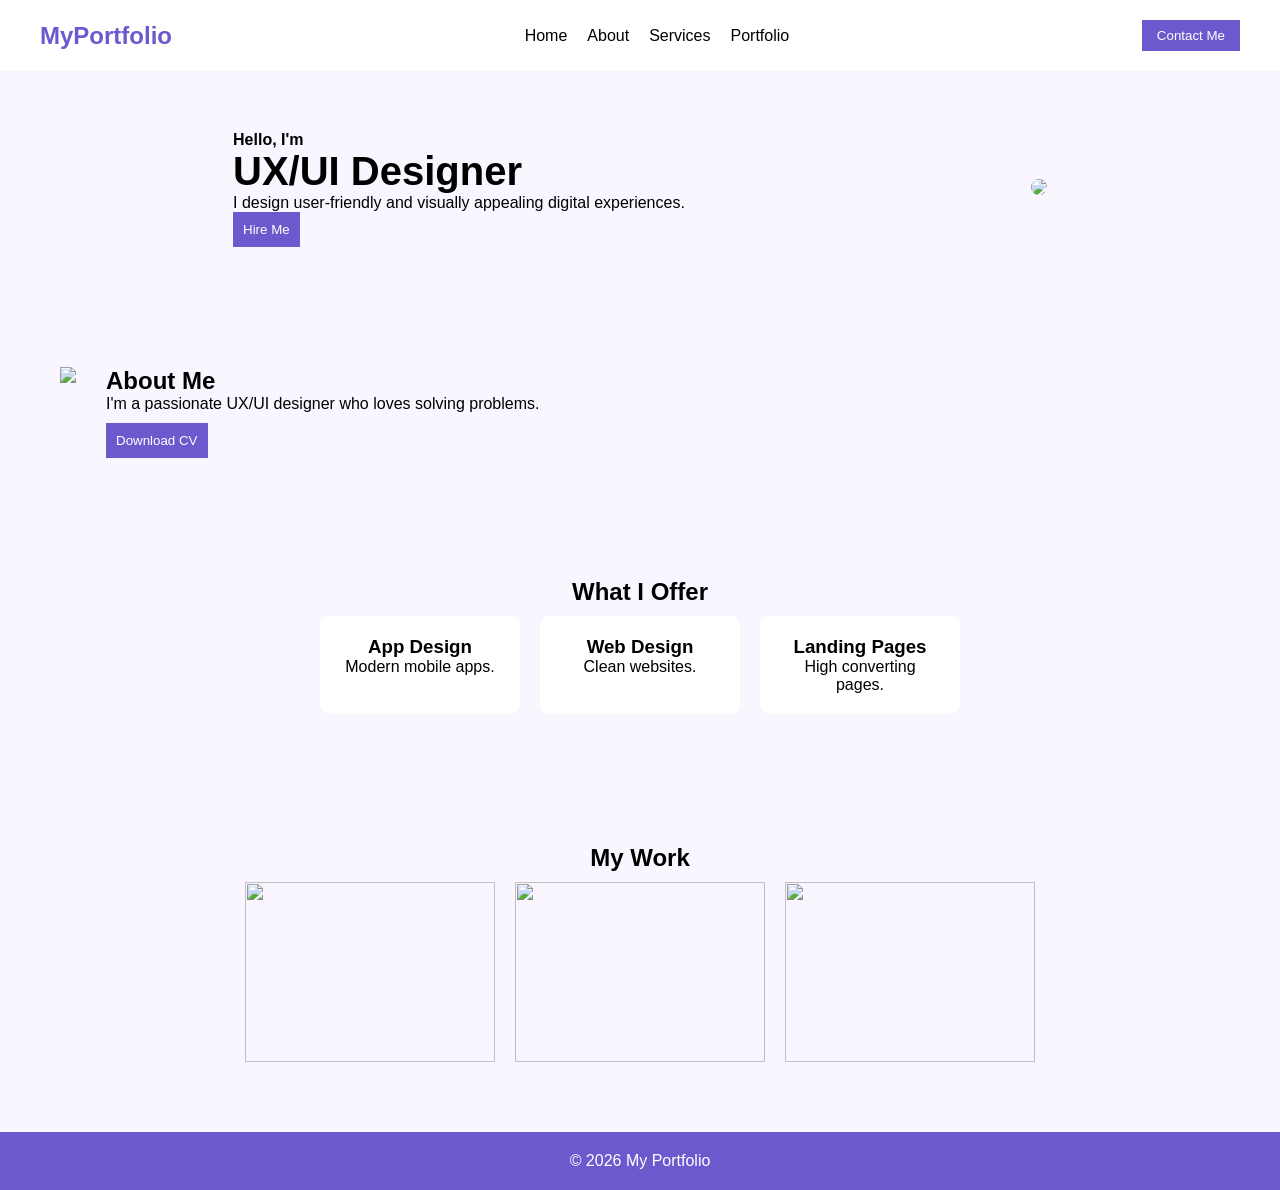
==== index.html @ 917a46a8 "Add files via upload" ====
<!DOCTYPE html>
<html lang="en">
<head>
    <meta charset="UTF-8">
    <meta name="viewport" content="width=device-width, initial-scale=1.0">
    <title>My Portfolio</title>

    <!-- CSS -->
    <link rel="stylesheet" href="style.css">
</head>

<body>

<!-- NAVBAR -->
<header>
    <nav class="navbar">
        <h2 class="logo">MyPortfolio</h2>

        <div class="menu-toggle">☰</div>

        <ul class="nav-links">
            <li><a href="#home">Home</a></li>
            <li><a href="#about">About</a></li>
            <li><a href="#services">Services</a></li>
            <li><a href="#portfolio">Portfolio</a></li>
        </ul>

        <button class="contact-btn">Contact Me</button>
    </nav>
</header>

<!-- HERO -->
<section id="home" class="hero fade-in">
    <div class="hero-text">
        <h4>Hello, I'm</h4>
        <h1>UX/UI Designer</h1>
        <p>I design user-friendly and visually appealing digital experiences.</p>
        <button class="hire-btn">Hire Me</button>
    </div>

    <div class="hero-image">
        <img src="https://cdn.vectorstock.com/i/500p/59/33/ux-designer-portrait-vector-61685933.jpg">
    </div>
</section>

<!-- ABOUT -->
<section id="about" class="about fade-in">
    <div class="about-image">
        <img src="https://qarea.com/wp-content/uploads/2021/07/001-Designer-_Two-Color.png">
    </div>

    <div class="about-text">
        <h2>About Me</h2>
        <p>I'm a passionate UX/UI designer who loves solving problems.</p>
        <button class="download-btn">Download CV</button>
    </div>
</section>

<!-- SERVICES -->
<section id="services" class="services fade-in">
    <h2>What I Offer</h2>

    <div class="service-box">
        <div class="card">
            <h3>App Design</h3>
            <p>Modern mobile apps.</p>
        </div>

        <div class="card">
            <h3>Web Design</h3>
            <p>Clean websites.</p>
        </div>

        <div class="card">
            <h3>Landing Pages</h3>
            <p>High converting pages.</p>
        </div>
    </div>
</section>

<!-- PORTFOLIO -->
<section id="portfolio" class="portfolio fade-in">
    <h2>My Work</h2>

    <div class="portfolio-items">
        <div class="item">
            <img src="https://cdn.dribbble.com/userupload/20221714/file/original-7e419aaf242b435d5de270a7bc7b44ee.png?format=webp&resize=400x300">
        </div>

        <div class="item">
            <img src="https://cdn.dribbble.com/userupload/29983618/file/original-998900994b7e47cbb6576a89ed7bf48f.jpg?format=webp&resize=400x300">
        </div>

        <div class="item">
            <img src="https://cdn.dribbble.com/userupload/8297383/file/original-b6d9f3b88353f6f839cc0040f9e54597.png?resize=400x0">
        </div>
    </div>
</section>

<!-- FOOTER -->
<footer>
    <p>© 2026 My Portfolio</p>
</footer>

<!-- JS -->
<script src="script.js"></script>

</body>
</html>
---- style.css ----
/* RESET */
* {
    margin: 0;
    padding: 0;
    box-sizing: border-box;
}

/* BODY */
body {
    font-family: Arial;
    background: #f9f6ff;
}

/* NAVBAR */
.navbar {
    display: flex;
    justify-content: space-between;
    align-items: center;
    padding: 20px 40px;
    background: white;
}

.logo {
    color: #6a5acd;
}

.nav-links {
    display: flex;
    list-style: none;
}

.nav-links li {
    margin: 0 10px;
}

.nav-links a {
    text-decoration: none;
    color: black;
}

.contact-btn {
    padding: 8px 15px;
    background: #6a5acd;
    color: white;
    border: none;
}

/* HERO */
.hero {
    display: flex;
    justify-content: space-around;
    align-items: center;
    padding: 60px;
}

.hero-text h1 {
    font-size: 40px;
}

.hire-btn {
    padding: 10px;
    background: #6a5acd;
    color: white;
    border: none;
}

.hero-image img {
    width: 200px;
    border-radius: 50%;
}

/* ABOUT */
.about {
    display: flex;
    padding: 60px;
}

.about-image img {
    width: 250px;
}

.about-text {
    margin-left: 30px;
}

.download-btn {
    margin-top: 10px;
    padding: 10px;
    background: #6a5acd;
    color: white;
    border: none;
}

/* SERVICES */
.services {
    padding: 60px;
    text-align: center;
}

.service-box {
    display: flex;
    justify-content: center;
}

.card {
    background: white;
    padding: 20px;
    margin: 10px;
    width: 200px;
    border-radius: 10px;
}

.card:hover {
    transform: translateY(-10px);
}

/* PORTFOLIO */
.portfolio {
    padding: 60px;
    text-align: center;
}

.portfolio-items {
    display: flex;
    justify-content: center;
}

.item {
    width: 250px;
    height: 180px;
    margin: 10px;
    overflow: hidden;
}

.item img {
    width: 100%;
    height: 100%;
    object-fit: cover;
}

/* FOOTER */
footer {
    text-align: center;
    padding: 20px;
    background: #6a5acd;
    color: white;
}

/* STICKY NAVBAR */
.sticky {
    position: fixed;
    top: 0;
    width: 100%;
}

/* MOBILE MENU */
.menu-toggle {
    display: none;
    font-size: 25px;
    cursor: pointer;
}

/* FADE ANIMATION */
.fade-in {
    opacity: 0;
    transform: translateY(30px);
}

.fade-in.show {
    opacity: 1;
    transform: translateY(0);
    transition: 0.6s;
}

/* RESPONSIVE */
@media (max-width: 768px) {
    .hero, .about {
        flex-direction: column;
        text-align: center;
    }

    .service-box, .portfolio-items {
        flex-direction: column;
        align-items: center;
    }

    .menu-toggle {
        display: block;
    }

    .nav-links {
        display: none;
        flex-direction: column;
        background: white;
        position: absolute;
        top: 70px;
        right: 0;
        width: 200px;
    }

    .nav-links.active {
        display: flex;
    }
}
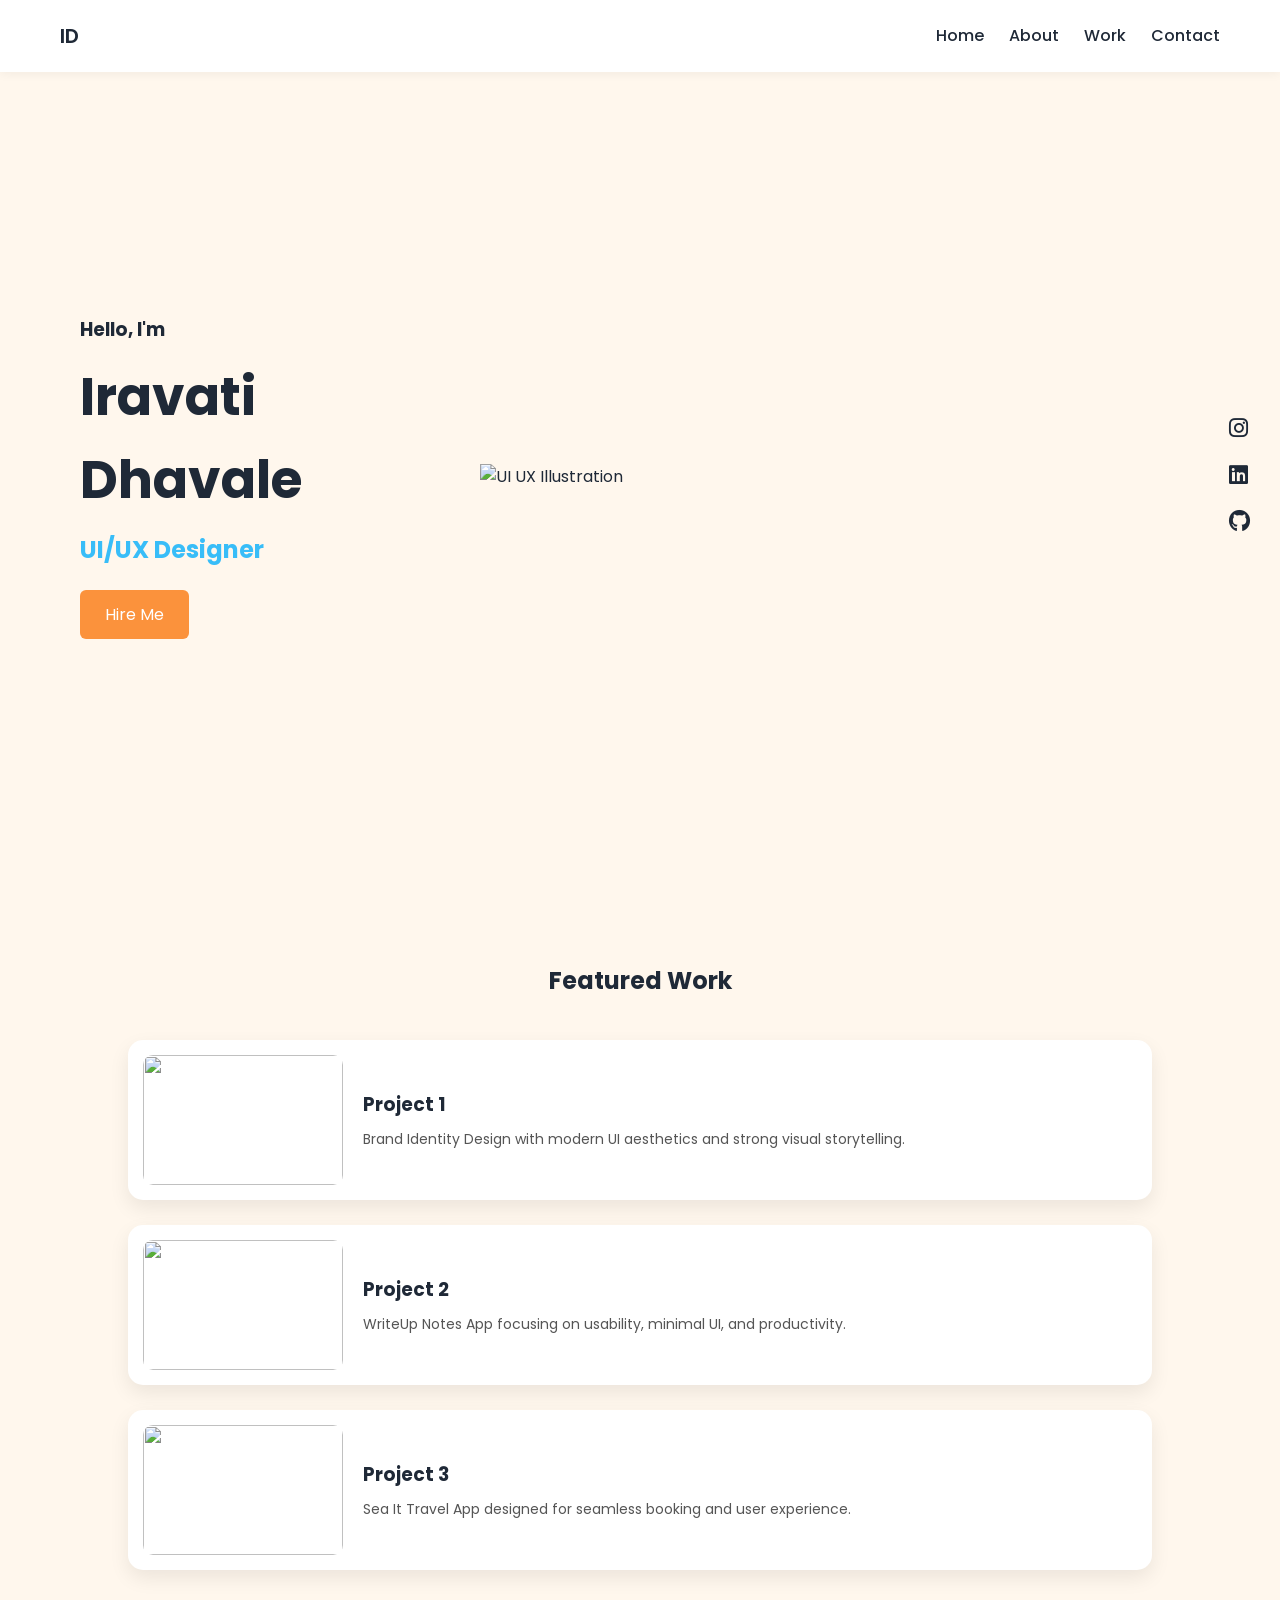
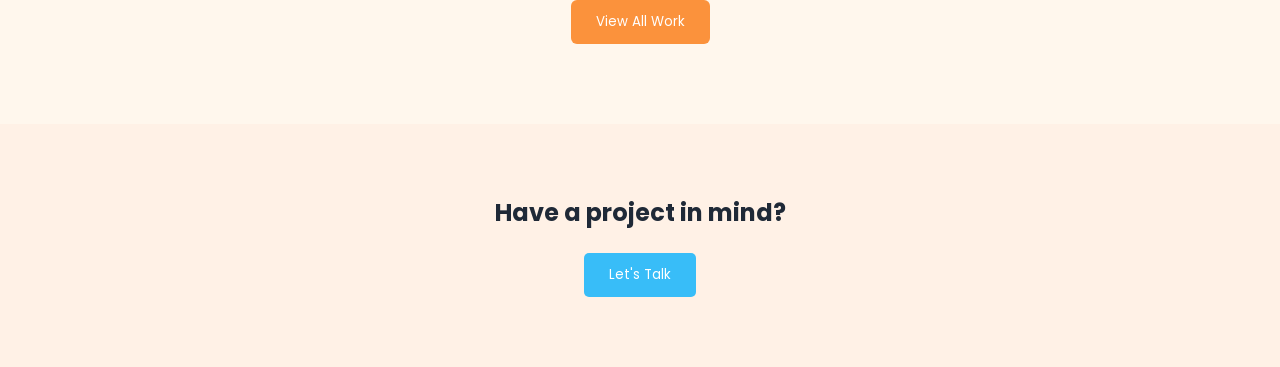
==== commit b9a62a46: "Add files via upload" ====
--- a/index.html
+++ b/index.html
@@ -1,109 +1,100 @@
 <!DOCTYPE html>
 <html lang="en">
 <head>
-    <meta charset="UTF-8">
-    <meta name="viewport" content="width=device-width, initial-scale=1.0">
-    <title>My Portfolio</title>
+<meta charset="UTF-8">
+<meta name="viewport" content="width=device-width, initial-scale=1.0">
 
-    <!-- CSS -->
-    <link rel="stylesheet" href="style.css">
+<title>Iravati Portfolio</title>
+
+<link rel="stylesheet" href="style.css">
+
+<!-- Icons -->
+<link rel="stylesheet" href="https://cdnjs.cloudflare.com/ajax/libs/font-awesome/6.5.0/css/all.min.css">
+<link href="https://fonts.googleapis.com/css2?family=Poppins:wght@300;400;600&display=swap" rel="stylesheet">
+
 </head>
 
 <body>
 
 <!-- NAVBAR -->
-<header>
-    <nav class="navbar">
-        <h2 class="logo">MyPortfolio</h2>
+<nav class="navbar">
+    <h2 class="logo">ID</h2>
 
-        <div class="menu-toggle">☰</div>
-
-        <ul class="nav-links">
-            <li><a href="#home">Home</a></li>
-            <li><a href="#about">About</a></li>
-            <li><a href="#services">Services</a></li>
-            <li><a href="#portfolio">Portfolio</a></li>
-        </ul>
-
-        <button class="contact-btn">Contact Me</button>
-    </nav>
-</header>
+    <ul>
+        <li><a href="index.html">Home</a></li>
+        <li><a href="about.html">About</a></li>
+        <li><a href="work.html">Work</a></li>
+        <li><a href="contact.html">Contact</a></li>
+    </ul>
+</nav>
 
 <!-- HERO -->
-<section id="home" class="hero fade-in">
+<section class="hero">
+
     <div class="hero-text">
-        <h4>Hello, I'm</h4>
-        <h1>UX/UI Designer</h1>
-        <p>I design user-friendly and visually appealing digital experiences.</p>
-        <button class="hire-btn">Hire Me</button>
+        <h3>Hello, I'm</h3>
+        <h1>Iravati Dhavale</h1>
+        <h2>UI/UX Designer</h2>
+
+        <button onclick="location.href='contact.html'">Hire Me</button>
     </div>
 
+    <!-- ADD THIS IMAGE -->
     <div class="hero-image">
-        <img src="https://cdn.vectorstock.com/i/500p/59/33/ux-designer-portrait-vector-61685933.jpg">
+        <img src="https://cdni.iconscout.com/illustration/premium/thumb/employees-work-on-ui-ux-design-illustration-svg-download-png-12592823.png" alt="UI UX Illustration">
     </div>
+
+    <div class="hero-social">
+        <a href="#"><i class="fab fa-instagram"></i></a>
+        <a href="#"><i class="fab fa-linkedin"></i></a>
+        <a href="#"><i class="fab fa-github"></i></a>
+    </div>
+
 </section>
 
-<!-- ABOUT -->
-<section id="about" class="about fade-in">
-    <div class="about-image">
-        <img src="https://qarea.com/wp-content/uploads/2021/07/001-Designer-_Two-Color.png">
+<!-- MINI WORK PREVIEW -->
+<section class="home-work">
+    <h2>Featured Work</h2>
+
+    <div class="work-container">
+
+    <div class="card">
+        <img src="https://cdn.dribbble.com/userupload/13302628/file/original-18a4b0c482e5051c0219ce7b0cdba556.png?format=webp&resize=400x300&vertical=center">
+        
+        <div class="card-content">
+            <h3>Project 1</h3>
+            <p>Brand Identity Design with modern UI aesthetics and strong visual storytelling.</p>
+        </div>
     </div>
 
-    <div class="about-text">
-        <h2>About Me</h2>
-        <p>I'm a passionate UX/UI designer who loves solving problems.</p>
-        <button class="download-btn">Download CV</button>
+    <div class="card">
+        <img src="https://cdn.dribbble.com/userupload/17143883/file/original-0217c961479cec06d7f9481d04086218.png?resize=400x0">
+        
+        <div class="card-content">
+            <h3>Project 2</h3>
+            <p>WriteUp Notes App focusing on usability, minimal UI, and productivity.</p>
+        </div>
     </div>
+
+    <div class="card">
+        <img src="https://cdn.dribbble.com/userupload/46535649/file/5ad6f85d279e3e17c85f111e96941b51.png?resize=400x0">
+        
+        <div class="card-content">
+            <h3>Project 3</h3>
+            <p>Sea It Travel App designed for seamless booking and user experience.</p>
+        </div>
+    </div>
+
+</div>
+
+    <button onclick="location.href='work.html'">View All Work</button>
 </section>
 
-<!-- SERVICES -->
-<section id="services" class="services fade-in">
-    <h2>What I Offer</h2>
-
-    <div class="service-box">
-        <div class="card">
-            <h3>App Design</h3>
-            <p>Modern mobile apps.</p>
-        </div>
-
-        <div class="card">
-            <h3>Web Design</h3>
-            <p>Clean websites.</p>
-        </div>
-
-        <div class="card">
-            <h3>Landing Pages</h3>
-            <p>High converting pages.</p>
-        </div>
-    </div>
+<!-- CTA -->
+<section class="cta">
+    <h2>Have a project in mind?</h2>
+    <button onclick="location.href='contact.html'">Let's Talk</button>
 </section>
-
-<!-- PORTFOLIO -->
-<section id="portfolio" class="portfolio fade-in">
-    <h2>My Work</h2>
-
-    <div class="portfolio-items">
-        <div class="item">
-            <img src="https://cdn.dribbble.com/userupload/20221714/file/original-7e419aaf242b435d5de270a7bc7b44ee.png?format=webp&resize=400x300">
-        </div>
-
-        <div class="item">
-            <img src="https://cdn.dribbble.com/userupload/29983618/file/original-998900994b7e47cbb6576a89ed7bf48f.jpg?format=webp&resize=400x300">
-        </div>
-
-        <div class="item">
-            <img src="https://cdn.dribbble.com/userupload/8297383/file/original-b6d9f3b88353f6f839cc0040f9e54597.png?resize=400x0">
-        </div>
-    </div>
-</section>
-
-<!-- FOOTER -->
-<footer>
-    <p>© 2026 My Portfolio</p>
-</footer>
-
-<!-- JS -->
-<script src="script.js"></script>
 
 </body>
 </html>
--- a/style.css
+++ b/style.css
@@ -1,204 +1,376 @@
-/* RESET */
+/* ================= RESET ================= */
 * {
     margin: 0;
     padding: 0;
     box-sizing: border-box;
-}
-
-/* BODY */
+    font-family: 'Poppins', sans-serif;
+}
+
 body {
-    font-family: Arial;
-    background: #f9f6ff;
-}
-
-/* NAVBAR */
+    background: #fff7ed;
+    color: #1f2937;
+    line-height: 1.6;
+}
+
+/* ================= NAVBAR ================= */
 .navbar {
     display: flex;
     justify-content: space-between;
     align-items: center;
-    padding: 20px 40px;
+    padding: 20px 60px;
     background: white;
+    position: sticky;
+    top: 0;
+    z-index: 100;
+    box-shadow: 0 2px 10px rgba(0,0,0,0.05);
 }
 
 .logo {
-    color: #6a5acd;
-}
-
-.nav-links {
+    font-weight: 600;
+    font-size: 20px;
+}
+
+.navbar ul {
     display: flex;
     list-style: none;
 }
 
-.nav-links li {
-    margin: 0 10px;
-}
-
-.nav-links a {
+.navbar li {
+    margin-left: 25px;
+}
+
+.navbar a {
     text-decoration: none;
+    color: #1f2937;
+    font-weight: 500;
+    transition: 0.3s;
+}
+
+.navbar a:hover {
+    color: #fb923c;
+}
+
+/* ================= HERO ================= */
+.hero {
+    min-height: 90vh;
+    display: flex;
+    justify-content: space-between;
+    align-items: center;
+    padding: 0 80px;
+    gap: 50px;
+    position: relative;
+}
+
+.hero-text {
+    flex: 1;
+}
+
+.hero-text h1 {
+    font-size: 52px;
+    margin: 10px 0;
+}
+
+.hero-text h2 {
+    color: #38bdf8;
+    margin-bottom: 20px;
+}
+
+.hero button {
+    padding: 12px 25px;
+    border: none;
+    background: #fb923c;
+    color: white;
+    border-radius: 6px;
+    cursor: pointer;
+    font-size: 16px;
+    transition: 0.3s;
+}
+
+.hero button:hover {
+    background: #38bdf8;
+}
+
+/* HERO IMAGE */
+.hero-image {
+    flex: 1;
+    display: flex;
+    justify-content: center;
+}
+
+.hero-image img {
+    width: 720px;
+    max-width: 100%;
+}
+
+/* SOCIAL */
+.hero-social {
+    position: absolute;
+    right: 30px;
+    top: 50%;
+    transform: translateY(-50%);
+    display: flex;
+    flex-direction: column;
+    gap: 20px;
+}
+
+.hero-social i {
+    font-size: 22px;
+    color: #1f2937;
+    transition: 0.3s;
+}
+
+.hero-social i:hover {
+    color: #fb923c;
+}
+
+/* ================= ABOUT ================= */
+.about {
+    padding: 80px 10%;
+    background: linear-gradient(135deg, #e9d599, #fff7ed);
+    color: #171717;
+}
+
+.about-container {
+    display: flex;
+    align-items: center;
+    gap: 50px;
+    flex-wrap: wrap;
+}
+
+.about-img img {
+    width: 400px;
+    height: 500px;
+    border-radius: 20px;
+    box-shadow: 0 10px 30px rgba(0,0,0,0.4);
+    transition: 0.4s;
+}
+
+.about-img img:hover {
+    transform: scale(1.05);
+}
+
+.about-content {
+    flex: 1;
+    background: rgba(255, 255, 255, 0.1);
+    padding: 30px;
+    border-radius: 20px;
+    backdrop-filter: blur(10px);
+    box-shadow: 0 8px 25px rgba(0,0,0,0.2);
+    transition: 0.3s;
+}
+
+.about-content:hover {
+    transform: translateY(-5px);
+}
+
+.about-content h2 {
+    font-size: 32px;
+    margin-bottom: 15px;
+    color: #38bdf8;
+}
+
+.about-content p {
+    margin-bottom: 20px;
+}
+
+.about-content ul {
+    list-style: none;
+    margin-bottom: 20px;
+}
+
+.about-content li {
+    margin-bottom: 8px;
+}
+
+/* BUTTON */
+.btn {
+    display: inline-block;
+    padding: 10px 20px;
+    background: #38bdf8;
     color: black;
-}
-
-.contact-btn {
-    padding: 8px 15px;
-    background: #6a5acd;
+    border-radius: 8px;
+    text-decoration: none;
+    font-weight: bold;
+    transition: 0.3s;
+}
+
+.btn:hover {
+    background: #0ea5e9;
+    transform: scale(1.05);
+}
+
+/* ================= WORK ================= */
+.home-work {
+    padding: 80px 10%;
+    text-align: center;
+}
+
+.home-work h2 {
+    margin-bottom: 40px;
+}
+
+/* Container */
+.work-container {
+    display: flex;
+    flex-direction: column;
+    gap: 25px;
+}
+
+/* CARD */
+.card {
+    display: flex;
+    align-items: center;
+    gap: 20px;
+    background: white;
+    padding: 15px;
+    border-radius: 15px;
+    box-shadow: 0 8px 20px rgba(0,0,0,0.08);
+    transition: 0.3s;
+}
+
+.card:hover {
+    transform: translateY(-5px);
+}
+
+/* IMAGE */
+.card img {
+    width: 200px;
+    height: 130px;
+    object-fit: cover;
+    border-radius: 10px;
+}
+
+/* CONTENT */
+.card-content {
+    text-align: left;
+}
+
+.card-content h3 {
+    margin-bottom: 8px;
+}
+
+.card-content p {
+    font-size: 14px;
+    color: #555;
+}
+
+/* WORK BUTTON */
+.home-work button {
+    margin-top: 30px;
+    padding: 12px 25px;
+    background: #fb923c;
     color: white;
     border: none;
-}
-
-/* HERO */
-.hero {
-    display: flex;
-    justify-content: space-around;
-    align-items: center;
-    padding: 60px;
-}
-
-.hero-text h1 {
-    font-size: 40px;
-}
-
-.hire-btn {
-    padding: 10px;
-    background: #6a5acd;
+    border-radius: 6px;
+    cursor: pointer;
+    transition: 0.3s;
+}
+
+.home-work button:hover {
+    background: #38bdf8;
+}
+
+/* ================= CTA ================= */
+.cta {
+    text-align: center;
+    padding: 70px 20px;
+    background: #fff1e6;
+}
+
+.cta button {
+    margin-top: 20px;
+    padding: 12px 25px;
+    background: #38bdf8;
+    border: none;
+    border-radius: 5px;
+    color: white;
+    cursor: pointer;
+}
+
+/* ================= FORM ================= */
+form {
+    max-width: 400px;
+    margin: 20px auto;
+    display: flex;
+    flex-direction: column;
+}
+
+input, textarea {
+    margin: 10px 0;
+    padding: 12px;
+    border-radius: 6px;
+    border: 1px solid #ddd;
+}
+
+textarea {
+    min-height: 120px;
+    resize: none;
+}
+
+button {
+    padding: 12px;
+    background: #fb923c;
     color: white;
     border: none;
-}
-
-.hero-image img {
-    width: 200px;
-    border-radius: 50%;
-}
-
-/* ABOUT */
-.about {
-    display: flex;
-    padding: 60px;
-}
-
-.about-image img {
-    width: 250px;
-}
-
-.about-text {
-    margin-left: 30px;
-}
-
-.download-btn {
-    margin-top: 10px;
-    padding: 10px;
-    background: #6a5acd;
-    color: white;
-    border: none;
-}
-
-/* SERVICES */
-.services {
-    padding: 60px;
-    text-align: center;
-}
-
-.service-box {
-    display: flex;
-    justify-content: center;
-}
-
-.card {
-    background: white;
-    padding: 20px;
-    margin: 10px;
-    width: 200px;
-    border-radius: 10px;
-}
-
-.card:hover {
-    transform: translateY(-10px);
-}
-
-/* PORTFOLIO */
-.portfolio {
-    padding: 60px;
-    text-align: center;
-}
-
-.portfolio-items {
-    display: flex;
-    justify-content: center;
-}
-
-.item {
-    width: 250px;
-    height: 180px;
-    margin: 10px;
-    overflow: hidden;
-}
-
-.item img {
-    width: 100%;
-    height: 100%;
-    object-fit: cover;
-}
-
-/* FOOTER */
-footer {
-    text-align: center;
-    padding: 20px;
-    background: #6a5acd;
-    color: white;
-}
-
-/* STICKY NAVBAR */
-.sticky {
-    position: fixed;
-    top: 0;
-    width: 100%;
-}
-
-/* MOBILE MENU */
-.menu-toggle {
-    display: none;
-    font-size: 25px;
+    border-radius: 6px;
     cursor: pointer;
 }
 
-/* FADE ANIMATION */
-.fade-in {
-    opacity: 0;
-    transform: translateY(30px);
-}
-
-.fade-in.show {
-    opacity: 1;
-    transform: translateY(0);
-    transition: 0.6s;
-}
-
-/* RESPONSIVE */
+button:hover {
+    background: #38bdf8;
+}
+
+/* ================= RESPONSIVE ================= */
 @media (max-width: 768px) {
-    .hero, .about {
+
+    .navbar {
+        flex-direction: column;
+        padding: 20px;
+        gap: 10px;
+    }
+
+    .hero {
         flex-direction: column;
         text-align: center;
-    }
-
-    .service-box, .portfolio-items {
+        padding: 40px 20px;
+    }
+
+    .hero-text h1 {
+        font-size: 38px;
+    }
+
+    .hero-image img {
+        width: 280px;
+    }
+
+    .hero-social {
+        position: static;
+        transform: none;
+        flex-direction: row;
+        justify-content: center;
+        margin-top: 20px;
+    }
+
+    .about-container {
         flex-direction: column;
-        align-items: center;
-    }
-
-    .menu-toggle {
-        display: block;
-    }
-
-    .nav-links {
-        display: none;
+        text-align: center;
+    }
+
+    .about-img img {
+        width: 200px;
+    }
+
+    .card {
         flex-direction: column;
-        background: white;
-        position: absolute;
-        top: 70px;
-        right: 0;
-        width: 200px;
-    }
-
-    .nav-links.active {
-        display: flex;
+        text-align: center;
+    }
+
+    .card img {
+        width: 100%;
+        height: auto;
+    }
+
+    .card-content {
+        text-align: center;
     }
 }
